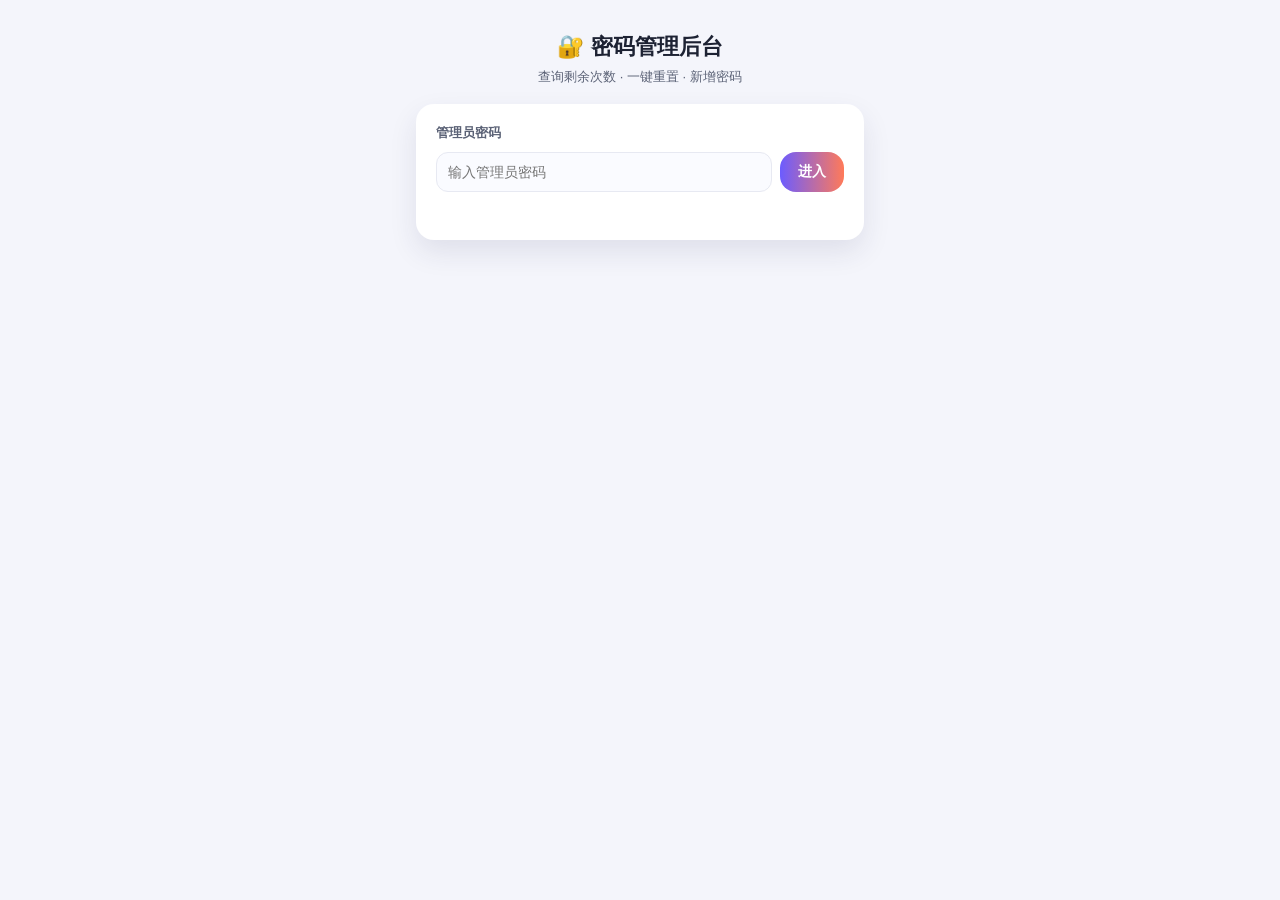
==== admin.html @ 648dbc69 "新增密码管理后台 admin.html" ====
<!DOCTYPE html>
<html lang="zh-CN">
<head>
<meta charset="UTF-8">
<meta name="viewport" content="width=device-width, initial-scale=1, maximum-scale=1, user-scalable=no">
<title>密码管理 · 天赋测试</title>
<link rel="stylesheet" href="styles.css">
<style>
  .admin-hero{text-align:center;margin:8px 0 18px}
  .admin-hero h1{font-size:22px;font-weight:900;margin:0 0 6px}
  .admin-hero p{font-size:13px;color:var(--sub);margin:0}
  .login-hint{color:#e0483a;font-size:13px;min-height:18px;margin-top:10px;text-align:center;font-weight:600}
  .add-row{display:flex;gap:8px;margin-top:6px;align-items:center}
  .add-row input{flex:1;border:1.5px solid var(--line);background:#fafbff;border-radius:12px;padding:11px;font-size:14px;outline:none}
  .add-row input:focus{border-color:var(--main);background:#f3f1ff}
  .add-row .btn-primary{width:auto;margin-top:0;padding:11px 18px;font-size:14px;flex:0 0 auto}
  table{width:100%;border-collapse:collapse;font-size:13px;margin-top:4px}
  th,td{padding:9px 6px;border-bottom:1px solid #eef0f6;text-align:left;vertical-align:middle}
  th{color:var(--sub);font-weight:700;font-size:12px}
  td b{font-size:14px}
  .rem-0{color:#e5484d;font-weight:800}
  .rem-ok{color:#2f8f6f;font-weight:700}
  .btn-reset{border:none;background:#efeaff;color:var(--main);font-size:12px;font-weight:700;padding:6px 12px;border-radius:9px;cursor:pointer}
  .btn-reset:active{transform:scale(.96)}
  .summary{font-size:13px;color:var(--sub);margin-bottom:6px;font-weight:600}
  .summary b{color:var(--main)}
  .panel-sec{margin-top:16px}
  .sec-h{font-size:14px;font-weight:800;margin:0 0 10px}
  .link-home{display:block;text-align:center;margin-top:22px;font-size:12.5px;color:var(--main);text-decoration:none}
</style>
</head>
<body>
<div class="app">
  <div class="admin-hero">
    <h1>🔐 密码管理后台</h1>
    <p>查询剩余次数 · 一键重置 · 新增密码</p>
  </div>

  <!-- 登录 -->
  <div class="card" id="loginCard">
    <label style="display:block;font-size:13px;color:var(--sub);margin-bottom:10px;font-weight:600">管理员密码</label>
    <div class="add-row">
      <input type="password" id="adminPw" placeholder="输入管理员密码" autocomplete="off">
      <button class="btn-primary" id="loginBtn">进入</button>
    </div>
    <div class="login-hint" id="loginHint"></div>
  </div>

  <!-- 面板（登录后显示） -->
  <div id="panel" style="display:none">

    <div class="card panel-sec">
      <div class="summary" id="summary"></div>
      <button class="btn-primary" id="resetAllBtn">一键重置全部（清零所有已用次数）</button>
    </div>

    <div class="card panel-sec">
      <div class="sec-h">➕ 新增密码</div>
      <div class="add-row">
        <input id="newCode" placeholder="密码内容（如 1234 或 abcd）" autocomplete="off">
        <input id="newMax" type="number" value="3" min="1" max="999" style="max-width:74px" title="次数上限">
        <button class="btn-primary" id="addBtn">添加</button>
      </div>
    </div>

    <div class="card panel-sec">
      <div class="sec-h">📋 全部密码</div>
      <table>
        <thead>
          <tr><th>密码</th><th>已用</th><th>上限</th><th>剩余</th><th>操作</th></tr>
        </thead>
        <tbody id="rows"></tbody>
      </table>
    </div>

    <a class="link-home" href="index.html">← 返回测评首页</a>
  </div>
</div>

<script src="config.js"></script>
<script>
  const $ = id => document.getElementById(id);

  function headers() {
    return {
      'Content-Type': 'application/json',
      'apikey': window.SUPABASE_ANON,
      'Authorization': 'Bearer ' + window.SUPABASE_ANON
    };
  }
  function rpc(name, body) {
    return fetch(window.SUPABASE_URL + '/rest/v1/rpc/' + name, {
      method: 'POST',
      headers: headers(),
      body: JSON.stringify(body)
    }).then(r => r.json());
  }
  function escapeHtml(s) {
    return String(s).replace(/[&<>"']/g, c => ({'&':'&amp;','<':'&lt;','>':'&gt;','"':'&quot;',"'":'&#39;'}[c]));
  }
  function toast(msg) {
    let t = $('toast');
    if (!t) { t = document.createElement('div'); t.id = 'toast'; document.body.appendChild(t); }
    t.textContent = msg; t.classList.add('show');
    clearTimeout(t._timer); t._timer = setTimeout(() => t.classList.remove('show'), 1800);
  }

  function adminPw() { return $('adminPw').value.trim(); }

  function render(rows) {
    const tb = $('rows'); tb.innerHTML = '';
    let totalRemain = 0, totalMax = 0;
    rows.forEach(r => {
      totalRemain += r.remaining; totalMax += r.max_uses;
      const remCls = r.remaining === 0 ? 'rem-0' : 'rem-ok';
      const tr = document.createElement('tr');
      tr.innerHTML =
        '<td><b>' + escapeHtml(r.code) + '</b></td>' +
        '<td>' + r.used + '</td>' +
        '<td>' + r.max_uses + '</td>' +
        '<td class="' + remCls + '">' + r.remaining + '</td>' +
        '<td><button class="btn-reset" data-code="' + escapeHtml(r.code) + '">重置</button></td>';
      tb.appendChild(tr);
    });
    $('summary').innerHTML = '共 <b>' + rows.length + '</b> 个密码 · 总剩余 <b>' + totalRemain + '</b> / ' + totalMax + ' 次';
    tb.querySelectorAll('.btn-reset').forEach(b => {
      b.onclick = () => resetOne(b.dataset.code);
    });
  }

  function refresh() {
    return rpc('admin_list', { p_admin: adminPw() }).then(d => {
      if (d && d.ok) render(d.rows);
      else toast('会话失效，请重新进入');
    });
  }

  function login() {
    const pw = adminPw();
    if (!pw) { $('loginHint').textContent = '请输入管理员密码'; return; }
    $('loginHint').textContent = '校验中…';
    rpc('admin_list', { p_admin: pw }).then(d => {
      if (d && d.ok) {
        $('loginHint').textContent = '';
        $('loginCard').style.display = 'none';
        $('panel').style.display = 'block';
        render(d.rows);
      } else {
        $('loginHint').textContent = '管理员密码错误';
      }
    }).catch(() => { $('loginHint').textContent = '网络异常，请刷新重试'; });
  }

  function resetOne(code) {
    rpc('admin_reset_one', { p_admin: adminPw(), p_code: code }).then(d => {
      if (d && d.ok) { toast('已重置：' + code); refresh(); }
      else toast('重置失败');
    });
  }

  $('loginBtn').onclick = login;
  $('adminPw').addEventListener('keydown', e => { if (e.key === 'Enter') login(); });

  $('resetAllBtn').onclick = () => {
    if (!confirm('确定把全部密码的「已用次数」清零吗？\n（不会影响密码本身，只是把剩余次数恢复为上限）')) return;
    rpc('admin_reset_all', { p_admin: adminPw() }).then(d => {
      if (d && d.ok) { toast('已全部重置'); refresh(); }
      else toast('操作失败');
    });
  };

  $('addBtn').onclick = () => {
    const code = $('newCode').value.trim();
    const max = parseInt($('newMax').value, 10) || 3;
    if (!code) { toast('请输入密码内容'); return; }
    rpc('admin_add', { p_admin: adminPw(), p_code: code, p_max: max }).then(d => {
      if (d && d.ok) { toast('已添加：' + code); $('newCode').value = ''; refresh(); }
      else toast('添加失败（可能已存在）');
    });
  };
</script>
</body>
</html>
---- styles.css ----
:root{
  --main:#6c5cff; --ink:#1d2233; --sub:#5b6276; --line:#e7e9f2;
  --bg1:#6c5cff; --bg2:#ff7a59;
}
*{box-sizing:border-box;-webkit-tap-highlight-color:transparent}
html,body{margin:0;padding:0}
body{
  font-family:-apple-system,BlinkMacSystemFont,"PingFang SC","Microsoft YaHei",sans-serif;
  background:#f4f5fb;color:var(--ink);
}
.app{max-width:480px;margin:0 auto;min-height:100vh;position:relative;padding:0 16px 40px}
.screen{display:none}
.screen.active{display:block;animation:fade .25s ease}
@keyframes fade{from{opacity:0;transform:translateY(6px)}to{opacity:1;transform:none}}

/* ===== 首页 ===== */
.home{display:flex;flex-direction:column;justify-content:center;min-height:100vh;gap:22px}
.hero{text-align:center;padding:10px 4px}
.hero .badge{display:inline-block;background:#efeaff;color:var(--main);font-weight:700;font-size:12px;padding:6px 13px;border-radius:20px;margin-bottom:16px}
.hero h1{font-size:30px;font-weight:900;line-height:1.3;margin:0 0 14px}
.hero .lead{font-size:14px;color:var(--sub);line-height:1.8;margin:0}
.pwcard{background:#fff;border-radius:22px;padding:24px 20px;box-shadow:0 16px 36px rgba(40,40,90,.10)}
.pwcard label{display:block;font-size:13px;color:var(--sub);margin-bottom:10px;font-weight:600}
.pwcard input{width:100%;border:1.5px solid var(--line);background:#fafbff;border-radius:14px;padding:15px;font-size:16px;outline:none;transition:.18s}
.pwcard input:focus{border-color:var(--main);background:#f3f1ff}
.btn-primary{width:100%;border:none;margin-top:14px;padding:15px;border-radius:16px;font-size:16px;font-weight:800;color:#fff;background:linear-gradient(90deg,var(--bg1),var(--bg2));cursor:pointer}
.btn-primary:active{transform:scale(.98)}
.pw-error{color:#e0483a;font-size:13px;min-height:18px;margin-top:10px;text-align:center;font-weight:600}
.pw-tip{font-size:11.5px;color:#98a0b3;text-align:center;margin:12px 0 0;line-height:1.6}
.privacy{font-size:11px;opacity:.7;text-align:center;line-height:1.6;margin:0}

/* ===== 答题 ===== */
.qhead{display:flex;align-items:center;justify-content:space-between;margin:18px 0 10px}
.qhead .p{font-size:12px;opacity:.8}
.progress{height:6px;background:rgba(108,92,255,.12);border-radius:6px;overflow:hidden;margin-bottom:18px}
.progress i{display:block;height:100%;width:0;background:linear-gradient(90deg,var(--bg1),var(--bg2));transition:width .3s}
.qcard{background:#fff;color:var(--ink);border-radius:18px;padding:22px 20px;box-shadow:0 12px 28px rgba(40,40,90,.10)}
.qnum{font-size:12px;color:var(--main);font-weight:700;letter-spacing:1px}
.qtitle{font-size:18px;font-weight:800;margin:8px 0 6px;line-height:1.5}
.qhint{font-size:12px;color:#98a0b3;margin-bottom:16px}
.qcard .opt{display:flex;align-items:center;gap:12px;width:100%;text-align:left;border:1.5px solid var(--line);background:#fafbff;border-radius:14px;padding:15px;margin-bottom:11px;cursor:pointer;font-size:14.5px;color:var(--ink);transition:.18s;line-height:1.5}
.qcard .opt:hover{border-color:var(--main);background:#f3f1ff}
.qcard .opt.sel{border-color:var(--main);background:#efeaff;font-weight:600}
.qcard .opt .k{width:24px;height:24px;flex:0 0 24px;border-radius:50%;background:#eee;color:#888;display:flex;align-items:center;justify-content:center;font-size:13px;font-weight:700}
.qcard .opt.sel .k{background:var(--main);color:#fff}
.qnav{display:flex;gap:10px;margin-top:8px}
.btn-prev{flex:0 0 38%;border:none;padding:13px;border-radius:14px;font-size:15px;font-weight:700;background:rgba(108,92,255,.10);color:var(--main);cursor:pointer}
.btn-next{flex:1;border:none;padding:13px;border-radius:14px;font-size:15px;font-weight:700;cursor:pointer;background:linear-gradient(90deg,var(--bg1),var(--bg2));color:#fff}
.btn-next:active{transform:scale(.98)}

/* ===== 结果 ===== */
.reshero{background:#fff;color:var(--ink);border-radius:24px;padding:26px 22px 24px;box-shadow:0 16px 36px rgba(40,40,90,.12);text-align:center}
.reshero .emoji{font-size:52px}
.reshero .typ{font-size:12px;color:var(--main);font-weight:800;letter-spacing:2px}
.reshero h2{font-size:25px;font-weight:900;margin:6px 0 4px}
.reshero .tag{font-size:13.5px;color:var(--sub);line-height:1.6;font-weight:600}
.reshero .desc{font-size:13.5px;color:var(--sub);line-height:1.8;margin-top:12px;text-align:left}
.reshero .combo{margin-top:14px;font-size:13px;background:#f3f1ff;border-radius:12px;padding:11px 14px;color:var(--main);font-weight:600;line-height:1.7}
.reshero .combo .combo-sub{font-size:12px;font-weight:600;opacity:.8;margin-top:2px}
.card{background:#fff;color:var(--ink);border-radius:18px;padding:20px;margin-top:16px;box-shadow:0 12px 28px rgba(40,40,90,.10)}
.card h3{font-size:16px;font-weight:800;margin:0 0 14px;display:flex;flex-direction:column;gap:3px}
.card h3 span{font-size:11.5px;font-weight:600;color:#98a0b3}
.pitem{display:flex;gap:10px;margin-bottom:12px}
.plabel{flex:0 0 56px;font-weight:800;color:var(--main);font-size:13.5px;padding-top:1px}
.ptext{font-size:13.5px;line-height:1.8;color:var(--sub)}
.radarwrap{text-align:center}
.dimread{margin-top:16px}
.dr{background:#f7f8fd;border-radius:12px;padding:11px 13px;margin-bottom:9px;font-size:13px;line-height:1.7;color:var(--sub)}
.dr b{color:var(--ink)}
.dr.low{background:#fff4f1;border:1px solid #ffe0d6}
.detaillist{margin:0;padding-left:20px;color:var(--sub);font-size:13.5px;line-height:1.9}
.detaillist li{margin-bottom:8px}
.stacktxt{font-size:13.5px;line-height:1.9;color:var(--sub)}
.blind-sec{margin-bottom:14px}
.blind-sec .bw{font-weight:800;color:var(--ink);font-size:14px;margin-bottom:4px}
.blind-sec .bc{font-size:13px;line-height:1.8;color:var(--sub);margin-bottom:4px}
.blind-sec .bf{font-size:13px;line-height:1.8;color:#2f8f6f}
.theory h4{margin:0 0 8px;color:var(--main);font-size:14px}
.theory p{font-size:13px;line-height:1.9;color:var(--sub);margin:0 0 12px}
.factbox{background:#fff7f3;border-radius:12px;padding:12px 14px;font-size:13px;color:#c25a3a;line-height:1.8}
.chips{display:flex;flex-wrap:wrap;gap:8px}
.chip{background:#eef0ff;color:var(--main);font-size:13px;padding:7px 13px;border-radius:20px;font-weight:600}
.wastetxt{font-size:13.5px;line-height:1.9;color:var(--sub)}

.result-actions{margin-top:18px;display:flex;flex-direction:column;gap:11px}
.btn-act{display:flex;flex-direction:column;align-items:center;gap:3px;width:100%;border:none;padding:13px;border-radius:16px;cursor:pointer;font-family:inherit}
.btn-act b{font-size:15.5px;font-weight:800}
.btn-act span{font-size:11.5px;opacity:.8;font-weight:600}
.btn-act.save{background:#fff;color:var(--main)}
.btn-act.social{background:linear-gradient(90deg,var(--bg1),var(--bg2));color:#fff}
.btn-act.ghost{background:rgba(108,92,255,.08);color:var(--main)}

/* ===== 弹窗 ===== */
.modal{display:none;position:fixed;inset:0;background:rgba(8,10,25,.62);padding:24px;z-index:40;align-items:center;justify-content:center}
.modal.show{display:flex}
.modal .box{background:#fff;color:var(--ink);border-radius:20px;padding:26px 22px;max-width:420px;width:100%;position:relative;text-align:center}
.modal-x{position:absolute;top:12px;right:16px;border:none;background:none;font-size:28px;color:#aaa;cursor:pointer;line-height:1}
.modal h3{font-size:19px;font-weight:900;margin:6px 0 10px}
.m-lead{font-size:13.5px;color:var(--sub);line-height:1.8;margin:0 0 12px}
.m-steps{text-align:left;color:var(--sub);font-size:13.5px;line-height:1.9;padding-left:20px;margin:0 0 12px}
.m-steps li{margin-bottom:8px}
.m-steps b{color:var(--ink)}
.m-note{font-size:12.5px;color:#c25a3a;background:#fff7f3;border-radius:12px;padding:11px 13px;line-height:1.8;margin:0 0 16px}
.modal .btn-primary{margin-top:0}

/* ===== 长图弹窗 ===== */
.imgbox{max-width:440px;text-align:center}
.imgwrap{max-height:58vh;overflow:auto;border-radius:14px;margin-bottom:16px;background:#f4f5fb}
.imgwrap img{width:100%;display:block;border-radius:14px}

/* ===== Toast ===== */
#toast{position:fixed;left:50%;bottom:60px;transform:translateX(-50%);background:rgba(20,22,38,.92);color:#fff;font-size:13.5px;padding:11px 18px;border-radius:30px;opacity:0;pointer-events:none;transition:.25s;z-index:50;max-width:88%;text-align:center}
#toast.show{opacity:1}

/* ===== 桌面端居中优化 ===== */
@media (min-width:520px){
  .app{padding-top:24px}
  .home{min-height:calc(100vh - 24px)}
}
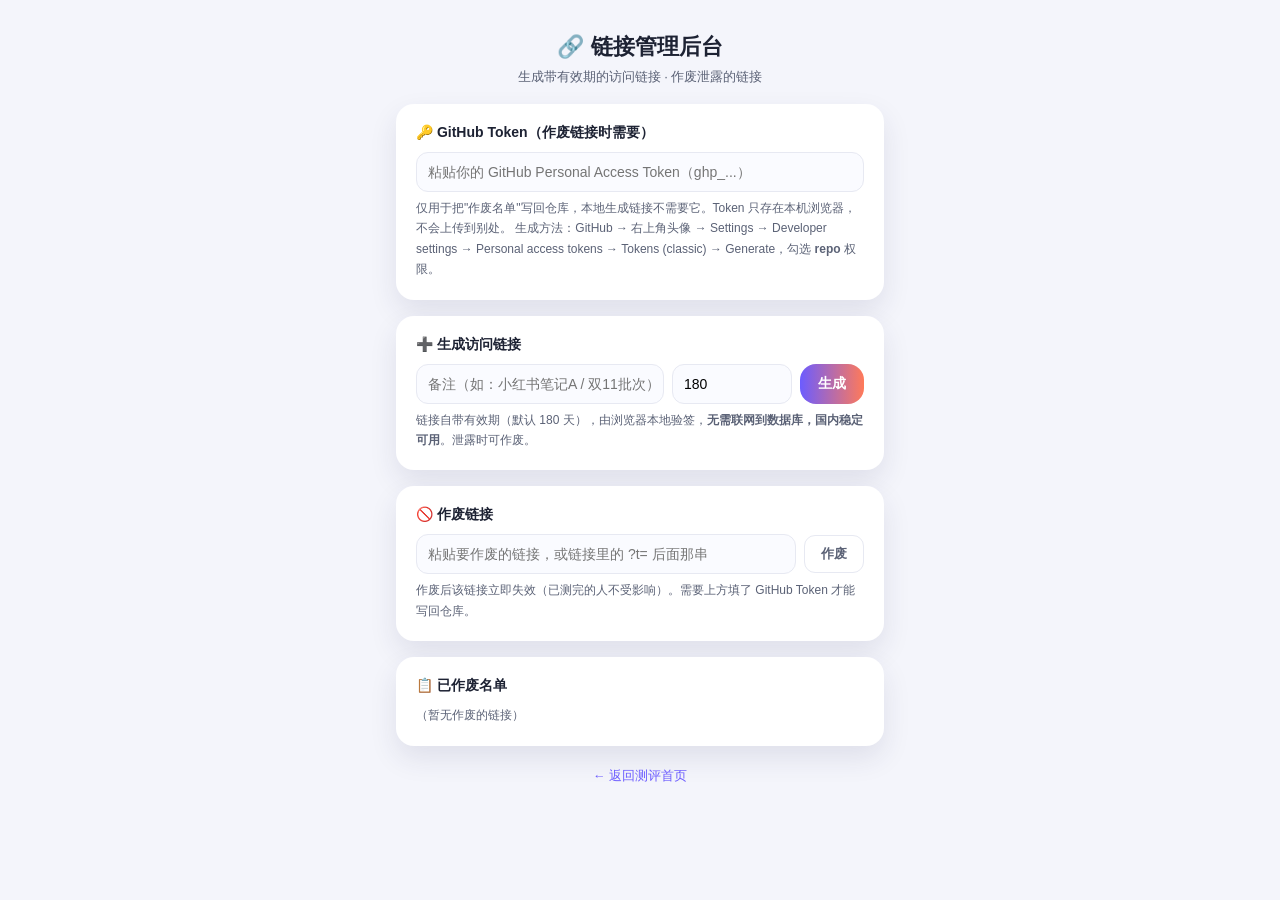
==== commit 21db4c38: "update: china-safe signed links" ====
--- a/admin.html
+++ b/admin.html
@@ -3,180 +3,159 @@
 <head>
 <meta charset="UTF-8">
 <meta name="viewport" content="width=device-width, initial-scale=1, maximum-scale=1, user-scalable=no">
-<title>密码管理 · 天赋测试</title>
+<title>链接管理 · 天赋测试</title>
 <link rel="stylesheet" href="styles.css">
 <style>
   .admin-hero{text-align:center;margin:8px 0 18px}
   .admin-hero h1{font-size:22px;font-weight:900;margin:0 0 6px}
   .admin-hero p{font-size:13px;color:var(--sub);margin:0}
   .login-hint{color:#e0483a;font-size:13px;min-height:18px;margin-top:10px;text-align:center;font-weight:600}
-  .add-row{display:flex;gap:8px;margin-top:6px;align-items:center}
-  .add-row input{flex:1;border:1.5px solid var(--line);background:#fafbff;border-radius:12px;padding:11px;font-size:14px;outline:none}
+  .add-row{display:flex;gap:8px;margin-top:6px;align-items:center;flex-wrap:wrap}
+  .add-row input{flex:1;border:1.5px solid var(--line);background:#fafbff;border-radius:12px;padding:11px;font-size:14px;outline:none;min-width:120px}
   .add-row input:focus{border-color:var(--main);background:#f3f1ff}
   .add-row .btn-primary{width:auto;margin-top:0;padding:11px 18px;font-size:14px;flex:0 0 auto}
-  table{width:100%;border-collapse:collapse;font-size:13px;margin-top:4px}
-  th,td{padding:9px 6px;border-bottom:1px solid #eef0f6;text-align:left;vertical-align:middle}
-  th{color:var(--sub);font-weight:700;font-size:12px}
-  td b{font-size:14px}
-  .rem-0{color:#e5484d;font-weight:800}
-  .rem-ok{color:#2f8f6f;font-weight:700}
-  .btn-reset{border:none;background:#efeaff;color:var(--main);font-size:12px;font-weight:700;padding:6px 12px;border-radius:9px;cursor:pointer}
-  .btn-reset:active{transform:scale(.96)}
-  .summary{font-size:13px;color:var(--sub);margin-bottom:6px;font-weight:600}
-  .summary b{color:var(--main)}
   .panel-sec{margin-top:16px}
   .sec-h{font-size:14px;font-weight:800;margin:0 0 10px}
   .link-home{display:block;text-align:center;margin-top:22px;font-size:12.5px;color:var(--main);text-decoration:none}
+  .linkurl{display:block;background:#f3f1ff;border:1.5px dashed var(--main);border-radius:12px;padding:11px;font-size:12.5px;color:var(--main);word-break:break-all;cursor:pointer;font-weight:600;line-height:1.6}
+  .linkurl:active{transform:scale(.99)}
+  .hint{font-size:12px;color:var(--sub);line-height:1.7;margin-top:6px}
+  .revoked-item{display:flex;justify-content:space-between;align-items:center;padding:8px 4px;border-bottom:1px solid #eef0f6;font-size:13px}
+  .revoked-item span{color:#e5484d;font-weight:700}
+  .btn-ghost{border:1.5px solid var(--line);background:#fff;color:var(--sub);font-size:13px;font-weight:700;padding:9px 16px;border-radius:11px;cursor:pointer}
+  .btn-ghost:active{transform:scale(.97)}
 </style>
 </head>
 <body>
 <div class="app">
   <div class="admin-hero">
-    <h1>🔐 密码管理后台</h1>
-    <p>查询剩余次数 · 一键重置 · 新增密码</p>
+    <h1>🔗 链接管理后台</h1>
+    <p>生成带有效期的访问链接 · 作废泄露的链接</p>
   </div>
 
-  <!-- 登录 -->
-  <div class="card" id="loginCard">
-    <label style="display:block;font-size:13px;color:var(--sub);margin-bottom:10px;font-weight:600">管理员密码</label>
+  <div class="card panel-sec">
+    <div class="sec-h">🔑 GitHub Token（作废链接时需要）</div>
     <div class="add-row">
-      <input type="password" id="adminPw" placeholder="输入管理员密码" autocomplete="off">
-      <button class="btn-primary" id="loginBtn">进入</button>
+      <input type="password" id="ghToken" placeholder="粘贴你的 GitHub Personal Access Token（ghp_...）" autocomplete="off">
     </div>
-    <div class="login-hint" id="loginHint"></div>
+    <div class="hint">仅用于把"作废名单"写回仓库，本地生成链接不需要它。Token 只存在本机浏览器，不会上传到别处。
+      生成方法：GitHub → 右上角头像 → Settings → Developer settings → Personal access tokens → Tokens (classic) → Generate，勾选 <b>repo</b> 权限。</div>
   </div>
 
-  <!-- 面板（登录后显示） -->
-  <div id="panel" style="display:none">
+  <div class="card panel-sec">
+    <div class="sec-h">➕ 生成访问链接</div>
+    <div class="add-row">
+      <input id="linkNote" placeholder="备注（如：小红书笔记A / 双11批次）" autocomplete="off">
+      <input id="linkDays" type="number" value="180" min="1" max="3650" style="max-width:90px" title="有效期(天)">
+      <button class="btn-primary" id="genLinkBtn">生成</button>
+    </div>
+    <div id="newLinkBox" style="display:none;margin-top:10px">
+      <div class="hint">复制此链接发给买家（点一下自动复制）：</div>
+      <div id="newLinkUrl" class="linkurl" title="点击复制"></div>
+    </div>
+    <div class="hint">链接自带有效期（默认 180 天），由浏览器本地验签，<b>无需联网到数据库，国内稳定可用</b>。泄露时可作废。</div>
+  </div>
 
-    <div class="card panel-sec">
-      <div class="summary" id="summary"></div>
-      <button class="btn-primary" id="resetAllBtn">一键重置全部（清零所有已用次数）</button>
+  <div class="card panel-sec">
+    <div class="sec-h">🚫 作废链接</div>
+    <div class="add-row">
+      <input id="revokeTok" placeholder="粘贴要作废的链接，或链接里的 ?t= 后面那串" autocomplete="off">
+      <button class="btn-ghost" id="revokeBtn">作废</button>
     </div>
+    <div class="hint">作废后该链接立即失效（已测完的人不受影响）。需要上方填了 GitHub Token 才能写回仓库。</div>
+  </div>
 
-    <div class="card panel-sec">
-      <div class="sec-h">➕ 新增密码</div>
-      <div class="add-row">
-        <input id="newCode" placeholder="密码内容（如 1234 或 abcd）" autocomplete="off">
-        <input id="newMax" type="number" value="3" min="1" max="999" style="max-width:74px" title="次数上限">
-        <button class="btn-primary" id="addBtn">添加</button>
-      </div>
-    </div>
+  <div class="card panel-sec">
+    <div class="sec-h">📋 已作废名单</div>
+    <div id="revokedList"><div class="hint">读取中…</div></div>
+  </div>
 
-    <div class="card panel-sec">
-      <div class="sec-h">📋 全部密码</div>
-      <table>
-        <thead>
-          <tr><th>密码</th><th>已用</th><th>上限</th><th>剩余</th><th>操作</th></tr>
-        </thead>
-        <tbody id="rows"></tbody>
-      </table>
-    </div>
-
-    <a class="link-home" href="index.html">← 返回测评首页</a>
-  </div>
+  <a class="link-home" href="index.html">← 返回测评首页</a>
 </div>
 
+<div id="toast"></div>
+
 <script src="config.js"></script>
+<script src="linktoken.js"></script>
 <script>
   const $ = id => document.getElementById(id);
-
-  function headers() {
-    return {
-      'Content-Type': 'application/json',
-      'apikey': window.SUPABASE_ANON,
-      'Authorization': 'Bearer ' + window.SUPABASE_ANON
-    };
+  function escapeHtml(s){return String(s).replace(/[&<>"']/g,c=>({'&':'&amp;','<':'&lt;','>':'&gt;','"':'&quot;',"'":'&#39;'}[c]));}
+  function toast(msg){
+    let t=$('toast'); if(!t){t=document.createElement('div');t.id='toast';document.body.appendChild(t);}
+    t.textContent=msg;t.classList.add('show');clearTimeout(t._timer);t._timer=setTimeout(()=>t.classList.remove('show'),1800);
   }
-  function rpc(name, body) {
-    return fetch(window.SUPABASE_URL + '/rest/v1/rpc/' + name, {
-      method: 'POST',
-      headers: headers(),
-      body: JSON.stringify(body)
-    }).then(r => r.json());
+  function copyText(txt){
+    if(navigator.clipboard&&navigator.clipboard.writeText){navigator.clipboard.writeText(txt).then(()=>toast('已复制链接')).catch(()=>fbCopy(txt));}
+    else fbCopy(txt);
   }
-  function escapeHtml(s) {
-    return String(s).replace(/[&<>"']/g, c => ({'&':'&amp;','<':'&lt;','>':'&gt;','"':'&quot;',"'":'&#39;'}[c]));
+  function fbCopy(txt){
+    const ta=document.createElement('textarea');ta.value=txt;ta.style.position='fixed';ta.style.opacity='0';ta.style.top='-100px';
+    document.body.appendChild(ta);ta.select();
+    try{document.execCommand('copy');toast('已复制');}catch(e){toast('复制失败，请手动复制');}
+    ta.remove();
   }
-  function toast(msg) {
-    let t = $('toast');
-    if (!t) { t = document.createElement('div'); t.id = 'toast'; document.body.appendChild(t); }
-    t.textContent = msg; t.classList.add('show');
-    clearTimeout(t._timer); t._timer = setTimeout(() => t.classList.remove('show'), 1800);
+  function tokenFromInput(s){
+    s=String(s||'').trim();
+    const m=s.match(/[?&]t=([^&\s]+)/); if(m) return m[1];
+    return s; // 直接贴了 token 串
+  }
+  function b64utf8(str){
+    const bytes=new TextEncoder().encode(str);
+    let bin='';bytes.forEach(b=>bin+=String.fromCharCode(b));return btoa(bin);
   }
 
-  function adminPw() { return $('adminPw').value.trim(); }
+  /* ===== 生成链接（本地，无需联网） ===== */
+  $('genLinkBtn').onclick=function(){
+    const note=$('linkNote').value.trim();
+    const days=parseInt($('linkDays').value,10)||180;
+    const id=(note?note.replace(/\s+/g,'-'):'')+'_'+Date.now().toString(36);
+    LinkToken.makeToken(days,id,window.LINK_SECRET).then(tok=>{
+      const url=LinkToken.fullLink(tok);
+      $('newLinkUrl').textContent=url;
+      $('newLinkBox').style.display='block';
+      toast('已生成 · 有效期 '+days+' 天');
+    }).catch(()=>toast('生成失败，请刷新重试'));
+  };
+  $('newLinkUrl').onclick=function(){copyText($('newLinkUrl').textContent);};
 
-  function render(rows) {
-    const tb = $('rows'); tb.innerHTML = '';
-    let totalRemain = 0, totalMax = 0;
-    rows.forEach(r => {
-      totalRemain += r.remaining; totalMax += r.max_uses;
-      const remCls = r.remaining === 0 ? 'rem-0' : 'rem-ok';
-      const tr = document.createElement('tr');
-      tr.innerHTML =
-        '<td><b>' + escapeHtml(r.code) + '</b></td>' +
-        '<td>' + r.used + '</td>' +
-        '<td>' + r.max_uses + '</td>' +
-        '<td class="' + remCls + '">' + r.remaining + '</td>' +
-        '<td><button class="btn-reset" data-code="' + escapeHtml(r.code) + '">重置</button></td>';
-      tb.appendChild(tr);
-    });
-    $('summary').innerHTML = '共 <b>' + rows.length + '</b> 个密码 · 总剩余 <b>' + totalRemain + '</b> / ' + totalMax + ' 次';
-    tb.querySelectorAll('.btn-reset').forEach(b => {
-      b.onclick = () => resetOne(b.dataset.code);
-    });
+  /* ===== 作废名单：读取（同域，无需 token） ===== */
+  function loadRevoked(){
+    return fetch('revoked.json?v='+Date.now(),{cache:'no-store'}).then(r=>r.ok?r.json():[]).catch(()=>[]);
   }
+  function renderRevoked(list){
+    const box=$('revokedList');
+    if(!list||!list.length){box.innerHTML='<div class="hint">（暂无作废的链接）</div>';return;}
+    box.innerHTML=list.map(id=>'<div class="revoked-item"><span>'+escapeHtml(id)+'</span></div>').join('');
+  }
+  loadRevoked().then(renderRevoked);
 
-  function refresh() {
-    return rpc('admin_list', { p_admin: adminPw() }).then(d => {
-      if (d && d.ok) render(d.rows);
-      else toast('会话失效，请重新进入');
-    });
+  /* ===== 作废链接：写回 revoked.json（需 GitHub Token） ===== */
+  async function pushRevoked(list){
+    const token=$('ghToken').value.trim();
+    if(!token){toast('请先填写 GitHub Token');return false;}
+    const path='revoked.json';
+    const api='https://api.github.com/repos/'+window.GH_OWNER+'/'+window.GH_REPO+'/contents/'+path;
+    try{
+      const getR=await fetch(api+'?ref='+window.GH_BRANCH,{headers:{'Authorization':'Bearer '+token,'Accept':'application/vnd.github+json'}});
+      let sha=null; if(getR.ok){const j=await getR.json();sha=j.sha;}
+      const content=b64utf8(JSON.stringify(list));
+      const putR=await fetch(api,{method:'PUT',headers:{'Authorization':'Bearer '+token,'Accept':'application/vnd.github+json','Content-Type':'application/json'},
+        body:JSON.stringify({message:'revoke link via admin',content,sha,branch:window.GH_BRANCH})});
+      return putR.ok;
+    }catch(e){return false;}
   }
-
-  function login() {
-    const pw = adminPw();
-    if (!pw) { $('loginHint').textContent = '请输入管理员密码'; return; }
-    $('loginHint').textContent = '校验中…';
-    rpc('admin_list', { p_admin: pw }).then(d => {
-      if (d && d.ok) {
-        $('loginHint').textContent = '';
-        $('loginCard').style.display = 'none';
-        $('panel').style.display = 'block';
-        render(d.rows);
-      } else {
-        $('loginHint').textContent = '管理员密码错误';
-      }
-    }).catch(() => { $('loginHint').textContent = '网络异常，请刷新重试'; });
-  }
-
-  function resetOne(code) {
-    rpc('admin_reset_one', { p_admin: adminPw(), p_code: code }).then(d => {
-      if (d && d.ok) { toast('已重置：' + code); refresh(); }
-      else toast('重置失败');
-    });
-  }
-
-  $('loginBtn').onclick = login;
-  $('adminPw').addEventListener('keydown', e => { if (e.key === 'Enter') login(); });
-
-  $('resetAllBtn').onclick = () => {
-    if (!confirm('确定把全部密码的「已用次数」清零吗？\n（不会影响密码本身，只是把剩余次数恢复为上限）')) return;
-    rpc('admin_reset_all', { p_admin: adminPw() }).then(d => {
-      if (d && d.ok) { toast('已全部重置'); refresh(); }
-      else toast('操作失败');
-    });
-  };
-
-  $('addBtn').onclick = () => {
-    const code = $('newCode').value.trim();
-    const max = parseInt($('newMax').value, 10) || 3;
-    if (!code) { toast('请输入密码内容'); return; }
-    rpc('admin_add', { p_admin: adminPw(), p_code: code, p_max: max }).then(d => {
-      if (d && d.ok) { toast('已添加：' + code); $('newCode').value = ''; refresh(); }
-      else toast('添加失败（可能已存在）');
-    });
+  $('revokeBtn').onclick=async function(){
+    const tok=tokenFromInput($('revokeTok').value);
+    const id=LinkToken.tokenId(tok);
+    if(!id){toast('没能解析出链接，请检查');return;}
+    if(!confirm('确定作废这条链接吗？作废后该链接立即失效。'))return;
+    const list=await loadRevoked();
+    if(list.indexOf(id)>=0){toast('该链接已在作废名单中');return;}
+    list.push(id);
+    toast('正在写回仓库…');
+    const ok=await pushRevoked(list);
+    if(ok){toast('已作废 ✓');$('revokeTok').value='';renderRevoked(list);}
+    else toast('写回失败：检查 GitHub Token 或网络');
   };
 </script>
 </body>
--- a/styles.css
+++ b/styles.css
@@ -8,7 +8,9 @@
   font-family:-apple-system,BlinkMacSystemFont,"PingFang SC","Microsoft YaHei",sans-serif;
   background:#f4f5fb;color:var(--ink);
 }
-.app{max-width:480px;margin:0 auto;min-height:100vh;position:relative;padding:0 16px 40px}
+.app{max-width:520px;width:100%;margin:0 auto;min-height:100vh;position:relative;padding:0 16px 40px}
+/* 结果长图源：宽度跟随容器，避免长图两侧留白 */
+#capture{width:100%}
 .screen{display:none}
 .screen.active{display:block;animation:fade .25s ease}
 @keyframes fade{from{opacity:0;transform:translateY(6px)}to{opacity:1;transform:none}}
@@ -39,7 +41,12 @@
 .qtitle{font-size:18px;font-weight:800;margin:8px 0 6px;line-height:1.5}
 .qhint{font-size:12px;color:#98a0b3;margin-bottom:16px}
 .qcard .opt{display:flex;align-items:center;gap:12px;width:100%;text-align:left;border:1.5px solid var(--line);background:#fafbff;border-radius:14px;padding:15px;margin-bottom:11px;cursor:pointer;font-size:14.5px;color:var(--ink);transition:.18s;line-height:1.5}
-.qcard .opt:hover{border-color:var(--main);background:#f3f1ff}
+/* 悬停高亮只在真正有鼠标的设备上生效；触屏点按后不再残留高亮 */
+@media (hover:hover) and (pointer:fine){
+  .qcard .opt:hover{border-color:var(--main);background:#f3f1ff}
+  /* 刚跳转到新题时的短暂抑制：避免鼠标停在同一位置，让新选项被误高亮 */
+  #qopts.nohover .opt:hover{border-color:var(--line);background:#fafbff}
+}
 .qcard .opt.sel{border-color:var(--main);background:#efeaff;font-weight:600}
 .qcard .opt .k{width:24px;height:24px;flex:0 0 24px;border-radius:50%;background:#eee;color:#888;display:flex;align-items:center;justify-content:center;font-size:13px;font-weight:700}
 .qcard .opt.sel .k{background:var(--main);color:#fff}
@@ -116,4 +123,20 @@
 @media (min-width:520px){
   .app{padding-top:24px}
   .home{min-height:calc(100vh - 24px)}
+  #imgSave{display:none}   /* 桌面用"下载图片"即可，不显示"保存到相册" */
 }
+
+/* ===== 小屏手机适配：字号/间距收缩，避免溢出，真正贴合屏幕 ===== */
+@media (max-width:380px){
+  .hero h1{font-size:25px}
+  .hero .lead{font-size:13px}
+  .reshero{padding:22px 16px 20px}
+  .reshero h2{font-size:21px}
+  .reshero .emoji{font-size:46px}
+  .card{padding:17px 14px}
+  .card h3{font-size:15px}
+  .qcard{padding:18px 15px}
+  .qtitle{font-size:16.5px}
+  .qcard .opt{font-size:13.5px;padding:13px}
+  .qcard .opt .k{width:22px;height:22px;flex-basis:22px}
+}
